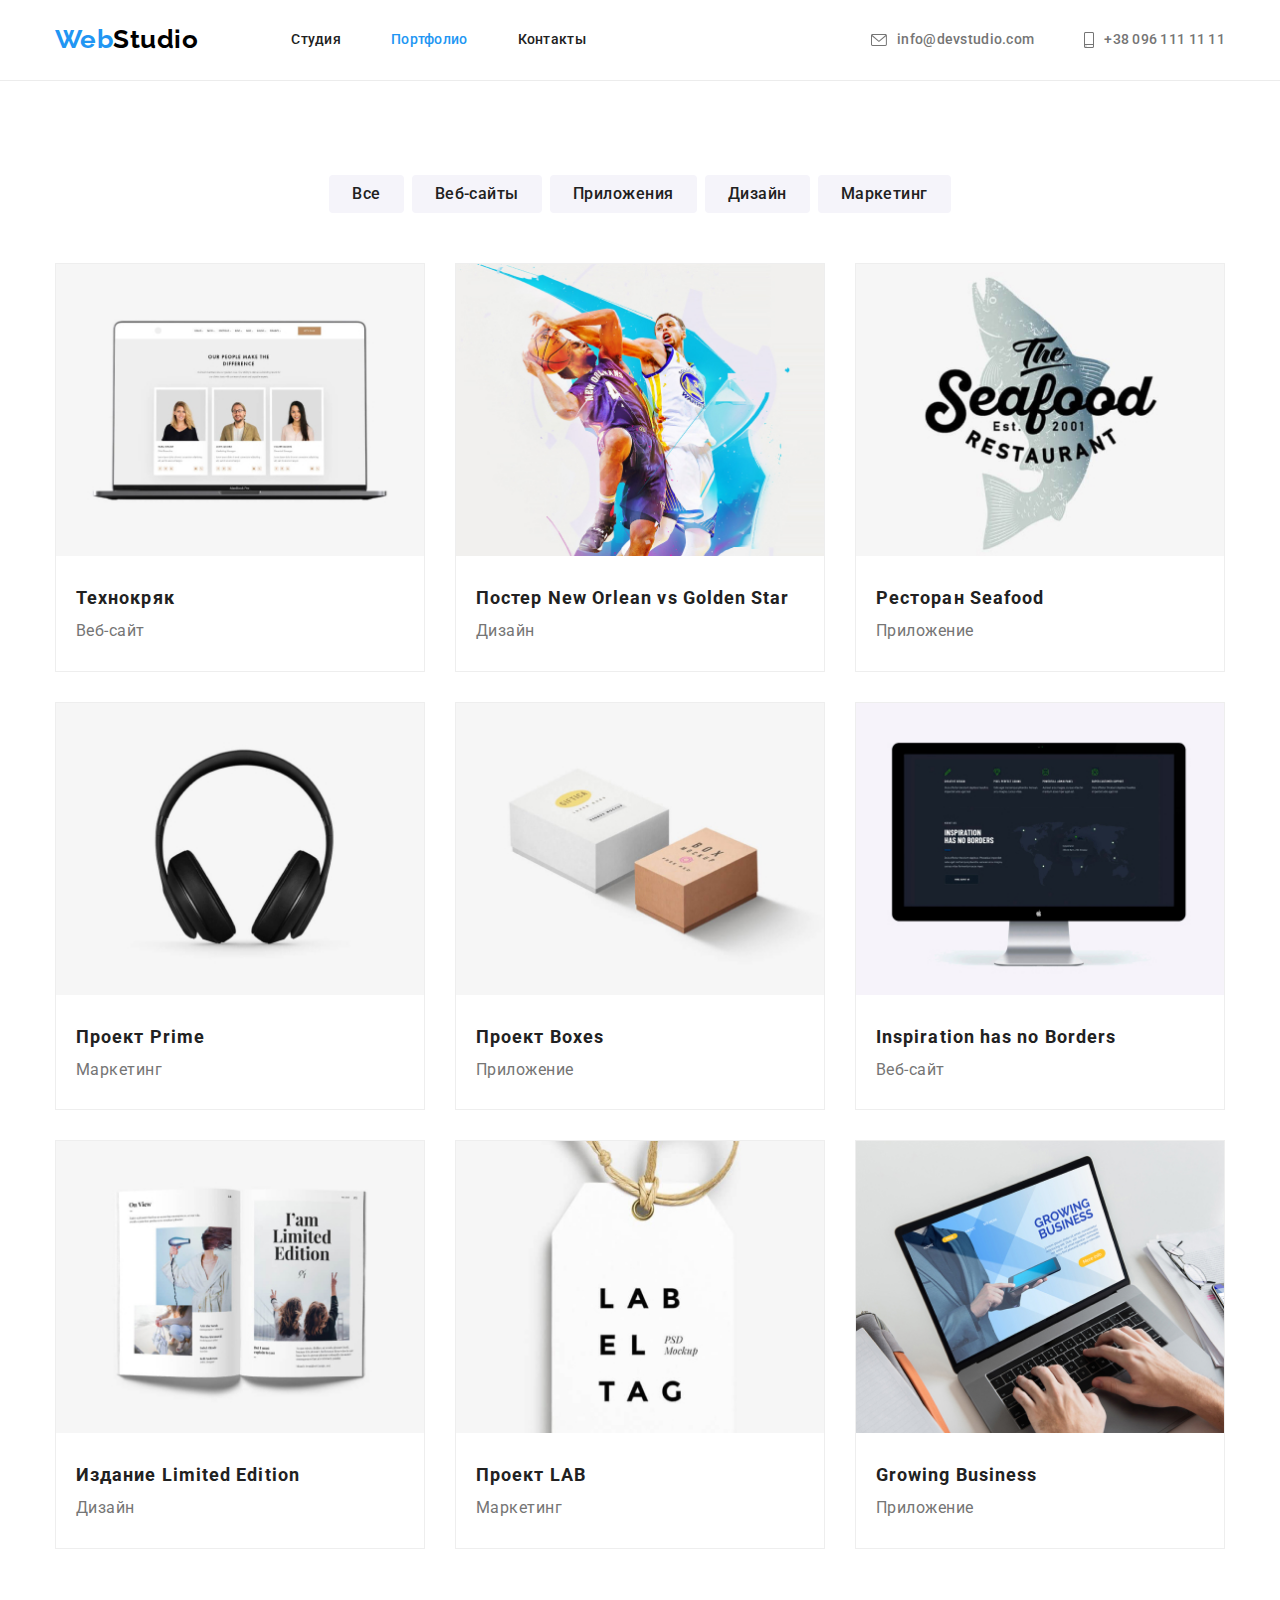
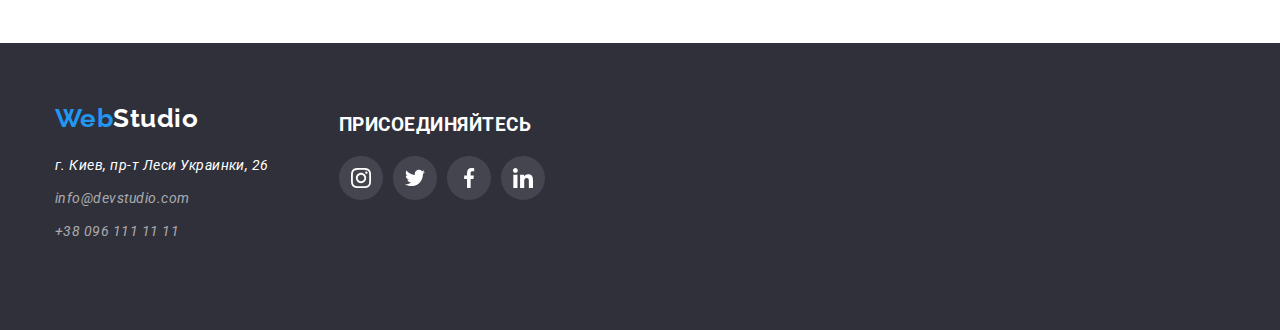
==== portfolio.html @ f61e23d6 "Создал 5 домашку" ====
<!DOCTYPE html>
<html lang="ru">
  <head>
    <meta charset="UTF-8" />
    <meta name="viewport" content="width=device-width, initial-scale=1.0" />
    <title>portfolio</title>
    <link
      href="https://fonts.googleapis.com/css2?family=Raleway&family=Roboto:wght@400;500;700&display=swap"
      rel="stylesheet"
    />
    <link
      rel="stylesheet"
      href="https://cdnjs.cloudflare.com/ajax/libs/modern-normalize/1.0.0/modern-normalize.min.css"
    />
    <link rel="stylesheet" href="./css/style.css" />
  </head>
  <body>
    <!--header-->

    <header>
      <div class="container main-navigation">
        <nav class="main-nav">
          <a href="/" class="logo">
            Web<span class="logo-studio">Studio</span>
          </a>

          <ul class="header-nav">
            <li class="item">
              <a href="./index.html" class="link">Студия</a>
            </li>
            <li class="item">
              <a href="./portfolio.html" class="link current">Портфолио</a>
            </li>
            <li class="item">
              <a href="" class="link">Контакты</a>
            </li>
          </ul>
        </nav>
        <ul class="header-adress">
          <li class="item">
            <a href="mailto:info@devstudio.com">
              <svg class="mail-svg" width="16" height="12">
                <use href="./images/symbol-defs.svg#icon-mail"></use>
              </svg>
              info@devstudio.com</a
            >
          </li>
          <li class="item">
            <a href="tel:+380961111111">
              <svg class="tel-svg" width="10" height="16">
                <use href="./images/symbol-defs.svg#icon-smartphone"></use>
              </svg>
              +38 096 111 11 11</a
            >
          </li>
        </ul>
      </div>
    </header>

    <main>
      <section class="section card-item">
        <div class="container item-button">
          <h1 class="is-hidden">Портфолио</h1>
          <ul class="button-portfolio">
            <li class="item"><button type="button">Все</button></li>
            <li class="item"><button type="button">Веб-сайты</button></li>
            <li class="item"><button type="button">Приложения</button></li>
            <li class="item"><button type="button">Дизайн</button></li>
            <li class="item"><button type="button">Маркетинг</button></li>
          </ul>
        </div>
        <div class="container">
          <ul class="card-link">
            <li class="item">
              <a href="">
                <img src="./images/pf1.jpg" alt="карточки сотрудников" />
                <div class="card-img">
                  <h2>Технокряк</h2>
                  <p>Веб-сайт</p>
                </div>
              </a>
            </li>

            <li class="item">
              <a href="">
                <img src="./images/pf2.jpg" alt="баскетболисты" />
                <div class="card-img">
                  <h2>Постер New Orlean vs Golden Star</h2>
                  <p>Дизайн</p>
                </div>
              </a>
            </li>

            <li class="item">
              <a href="">
                <img src="./images/pf3.jpg" alt="лого ресторана" />
                <div class="card-img">
                  <h2>Ресторан Seafood</h2>
                  <p>Приложение</p>
                </div>
              </a>
            </li>

            <li class="item">
              <a href="">
                <img src="./images/pf4.jpg" alt="наушники" />
                <div class="card-img">
                  <h2>Проект Prime</h2>
                  <p>Маркетинг</p>
                </div>
              </a>
            </li>

            <li class="item">
              <a href="">
                <img src="./images/pf5.jpg" alt="коробки" />
                <div class="card-img">
                  <h2>Проект Boxes</h2>
                  <p>Приложение</p>
                </div>
              </a>
            </li>

            <li class="item">
              <a href="">
                <img src="./images/pf6.jpg" alt="монитор" />
                <div class="card-img">
                  <h2>Inspiration has no Borders</h2>
                  <p>Веб-сайт</p>
                </div>
              </a>
            </li>

            <li class="item">
              <a href="">
                <img src="./images/pf7.jpg" alt="журнал" />
                <div class="card-img">
                  <h2>Издание Limited Edition</h2>
                  <p>Дизайн</p>
                </div>
              </a>
            </li>

            <li class="item">
              <a href="">
                <img src="./images/pf8.jpg" alt="бирка" />
                <div class="card-img">
                  <h2>Проект LAB</h2>
                  <p>Маркетинг</p>
                </div>
              </a>
            </li>

            <li class="item">
              <a href="">
                <img src="./images/pf9.jpg" alt="ноутбук" />
                <div class="card-img">
                  <h2>Growing Business</h2>
                  <p>Приложение</p>
                </div>
              </a>
            </li>
          </ul>
        </div>
      </section>
    </main>

    <!--footer-->
    <footer>
      <div class="container footer">
        <div class="container-adress-footer">
           <a href="/" class="logo-footer">
          Web<span class="studio-footer">Studio</span>
          </a>
          <address>
          <ul class="adress-title">
            <li class="location"><p>г. Киев, пр-т Леси Украинки, 26</p></li>
            <li>
              <a href="mailto:info@devstudio.com" class="link"
                >info@devstudio.com</a
              >
            </li>
            <li>
              <a href="tel:+380961111111" class="link">+38 096 111 11 11</a>
            </li>
          </ul>
        </div>
        <div class="container-list-footer">
          <h3 class="title footer">ПРИСОЕДИНЯЙТЕСЬ</h3>
          <ul class="social-list footer">
            <li class="social-item">
              <a href="" class="social-link">
                <svg class="link-icon footer" width="44" height="44">
                  <use href="./images/symbol-defs.svg#icon-instadram"></use>
                </svg>
              </a>
            </li>
            <li class="social-item">
              <a href="" class="social-link">
                <svg class="link-icon footer" width="44" height="44">
                  <use href="./images/symbol-defs.svg#icon-twitter"></use>
                </svg>
              </a>
            </li>
            <li class="social-item">
              <a href="" class="social-link">
                <svg class="link-icon footer" width="44" height="44">
                  <use href="./images/symbol-defs.svg#icon-faceboock"></use>
                </svg>
              </a>
            </li>
            <li class="social-item">
              <a href="" class="social-link">
                <svg class="link-icon footer" width="44" height="44">
                  <use href="./images/symbol-defs.svg#icon-linter"></use>
                </svg>
              </a>
            </li>
          </ul>
        </div>
       
          
        </address>
      </div>
    </footer>
  </body>
</html>
---- css/style.css ----
:root {
  --title-text-color: #212121;
  --primary-text-color: #757575;
  --accent-color: #2196f3;
  --studio-text: #000000;
  --white-text: #ffffff;
  --bg-button-portfolio: #f5f4fa;
}
body {
  background-color: var(--white-text);
  font-family: roboto, sans-serif;
  letter-spacing: 0.03em;
}
h1,
h2,
h3,
p {
  margin: 0;
  padding: 0;
}
img {
  display: block;
  max-width: 100%;
  height: auto;
}

/* цвет основного текста #212121 */
/* цвет дополнительного текста #757575 */
/* белый текст #FFFFFF */
/* акцент-синий текст #2196F3 */

.container {
  width: 1200px;
  margin: 0 auto;
  padding-left: 15px;
  padding-right: 15px;
}

.logo {
  color: var(--accent-color);
  font-weight: 700;
  font-family: Raleway, sans-serif;
  font-size: 26px;
  line-height: 1.2;
  text-decoration: none;
}
.logo-studio {
  color: var(--studio-text);
}
ul {
  list-style: none;
  padding: 0;
  margin: 0;
}
.header-nav {
  display: flex;
  margin-left: 93px;
}
.header-nav .item + .item {
  margin-left: 50px;
}
.header-nav a {
  display: block;
  padding-top: 32px;
  padding-bottom: 32px;

  color: var(--title-text-color);

  font-weight: 500;
  font-size: 14px;
  line-height: 1.14;
  letter-spacing: 0.02em;
  text-decoration: none;
}
.header-nav a:hover,
.header-nav a:focus {
  color: var(--accent-color);
}
.header-nav .link.current {
  color: var(--accent-color);
}
.header-adress {
  display: flex;
  margin-left: auto;
}

.header-adress .item + .item {
  margin-left: 50px;
}

.mail-svg {
  fill: currentColor;
  margin-right: 10px;
}
.tel-svg {
  fill: currentColor;
  margin-right: 10px;
}

.header-adress a {
  display: flex;
  align-items: center;
  padding-top: 32px;
  padding-bottom: 32px;

  color: var(--primary-text-color);
  font-weight: 500;

  font-size: 14px;
  line-height: 1.14;
  letter-spacing: 0.02em;
  text-decoration: none;
}
.header-adress a:hover,
.header-adress a:focus {
  color: var(--accent-color);
}

.main-navigation {
  display: flex;
  align-items: center;
  justify-content: center;
}
header {
  border-bottom: 1px solid #ececec;
}

.main-nav {
  display: flex;
  align-items: center;
  justify-content: center;
}

.overlay {
  max-width: 1600px;
  height: 600px;
  margin-left: auto;
  margin-right: auto;
  /* background-color: #c4c4c4; */
  background-image: linear-gradient(
      to right,
      rgba(47, 48, 58, 0.4),
      rgba(47, 48, 58, 0.4)
    ),
    url(../images/overlay.jpg), linear-gradient(to right, #c4c4c4, #c4c4c4);
  background-position: center;
  background-size: cover;
  background-repeat: no-repeat;
  padding: 200px 452px;
}

.hero {
  text-align: center;
}
.hero-title {
  color: var(--white-text);
  font-weight: 900;
  font-size: 44px;
  line-height: 1.36;
  text-align: center;
  letter-spacing: 0.06em;

  margin-top: 0px;
  margin-bottom: 30px;
}
.section-title {
  color: var(--title-text-color);
  font-weight: 700;
  font-size: 36px;
  line-height: 1.17;
  text-align: center;
  margin-bottom: 50px;
}
.section-title.centered {
  text-align: center;
}
.section {
  margin-bottom: 94px;
}

.section.our-team {
  background-color: var(--bg-button-portfolio);
  padding-top: 94px;
  padding-bottom: 94px;
  margin-bottom: 94px;
}

.advantages-title {
  display: flex;
}
.is-hidden {
  display: none;
}

.advantages-title .item {
  width: calc((100% - 3 * 30px) / 4);
  margin-right: 30px;
}

.advantages-title .item:last-child {
  margin-right: 0;
}
.advantages-title .item::before {
  content: "";
  display: block;

  height: 120px;
  background-image: url(../images/Group.svg);
  /* background-size: contain; */
  background-repeat: no-repeat;
  background-position: center;
  background-color: var(--bg-button-portfolio);

  margin-bottom: 30px;
}
.advantages-title .clock-item::before {
  background-image: url(../images/clock\ 1.svg);
}
.advantages-title .diagram-item::before {
  background-image: url(../images/diagram\ 1.svg);
}
.advantages-title .astronaut-item::before {
  background-image: url(../images/astronaut\ 1.svg);
}
.advantages-title .title {
  color: var(--title-text-color);
  font-weight: 700;
  font-size: 14px;
  line-height: 1.14;
  margin-bottom: 10px;
}
.advantages-title .lead {
  color: var(--primary-text-color);
  font-weight: 400;
  font-size: 14px;
  line-height: 1.71;
}
.list-img {
  display: flex;
  justify-content: space-between;
}

.list-img .item {
  width: calc((100% -60px) / 3);
  margin-right: 30px;
}

.list-img .item:last-child {
  margin-right: 0px;
}

/* our-team */
.our-team {
  display: flex;
}

.our-team .item {
  width: calc((100% - 3 * 30px) / 4);
  margin-right: 30px;
  background-color: var(--white-text);
  border-radius: 0px 0px 4px 4px;
  box-shadow: 0px 1px 3px rgba(0, 0, 0, 0.12), 0px 1px 1px rgba(0, 0, 0, 0.14),
    0px 2px 1px rgba(0, 0, 0, 0.2);
}

.our-team .item:last-child {
  margin-right: 0px;
}

.our-team .name {
  color: var(--title-text-color);
  font-weight: 500;
  font-size: 16px;
  line-height: 1.19;
  text-align: center;

  margin-top: 30px;
  margin-bottom: 10px;
}
.our-team .specialty {
  color: var(--primary-text-color);
  font-weight: 400;
  font-size: 16px;
  line-height: 1.19;
  text-align: center;
}
.social-list {
  display: flex;
  justify-content: center;
  margin-top: 16px;
  margin-bottom: 30px;
}

.link-icon {
  --color3: var(--white-text);
  --color4: #afb1b8;
}
.link-icon:hover {
  --color3: var(--accent-color);
  --color4: var(--white-text);
}

.social-item:not(:last-child) {
  margin-right: 10px;
}

/* client */

.client-list {
  display: flex;
  justify-content: center;
}
.client-link {
  width: 170px;
  height: 90px;
  border: 1px solid #afb1b8;
  border-radius: 4px;

  display: flex;
  justify-content: center;
  align-items: center;
}

.client-item:not(:last-child) {
  margin-right: 30px;
}
.client-icon {
  fill: #afb1b8;
}
.client-link:hover .client-icon {
  fill: var(--accent-color);
}
.client-link:hover {
  border: 1px solid var(--accent-color);
}

/* button */
.button {
  background-color: var(--accent-color);
  color: var(--white-text);

  display: inline-block;
  border-radius: 4px;
  padding: 10px 32px;
  min-width: 200px;
  text-align: center;

  font-family: inherit;
  font-weight: 700;
  font-size: 16px;
  line-height: 1.88;
  letter-spacing: 0.06em;
  text-decoration: none;
}

/* Портфолио */
.card-item {
  margin-top: 94px;
}

.button-portfolio {
  display: flex;
  align-items: center;
  justify-content: center;
  padding-bottom: 16px;
  margin-bottom: 34px;
}
.button-portfolio .item {
  margin-right: 8px;
}

.button-portfolio .item:last-child {
  margin-right: 0px;
}

.card-link .card-img {
  padding: 24px 20px;
}

.button-portfolio button {
  background-color: var(--bg-button-portfolio);
  color: var(--title-text-color);

  display: inline-block;
  border-radius: 4px;
  padding: 5px 22px;
  min-width: 73px;
  text-align: center;
  border: 1px solid transparent;

  letter-spacing: 0.03em;
  font-family: inherit;
  font-weight: 500;
  font-size: 16px;
  line-height: 1.63;
  text-decoration: none;
  text-align: center;
}

.button-portfolio button:hover,
.button-portfolio button:focus {
  background-color: var(--accent-color);
  color: var(--white-text);
  cursor: pointer;
}

.card-link h2 {
  color: var(--title-text-color);
  font-weight: 700;
  font-size: 18px;
  line-height: 2;
  letter-spacing: 0.06em;
}
.card-link p {
  color: var(--primary-text-color);
  font-weight: 400;
  font-size: 16px;
  line-height: 1.88;
}
.card-link a {
  text-decoration: none;
}

.card-link {
  display: flex;
  flex-wrap: wrap;
  margin: -15px;
}
.card-link .item {
  /* width: calc((100% - 60px) / 3); */
  width: 370px;
  margin: 15px;
  background: #ffffff;
  border: 1px solid #eeeeee;
  box-sizing: border-box;
}
.card-link .item:hover {
  box-shadow: 0px 1px 1px rgba(0, 0, 0, 0.12), 0px 4px 4px rgba(0, 0, 0, 0.06),
    1px 4px 6px rgba(0, 0, 0, 0.16);
}
/* footer */
footer {
  background-color: #2f303a;
}
.container.footer {
  display: flex;
  /* justify-content: center; */
  padding-top: 60px;
  padding-bottom: 60px;
}
.container-list-footer {
  margin: 12px 0 36px 70px;
}

.title.footer {
  color: var(--white-text);
  margin-bottom: 20px;
}
.link-icon.footer {
  --color3: rgba(255, 255, 255, 0.1);
  --color4: var(--white-text);
}
.link-icon.footer:hover {
  --color3: var(--accent-color);
  --color4: var(--white-text);
}
.logo-footer {
  color: var(--accent-color);
  font-family: Raleway, sans-serif;
  text-decoration: none;
  font-weight: 700;
  font-size: 26px;
  line-height: 1.2;

  display: inline-block;
  margin-bottom: 20px;
}
.studio-footer {
  color: var(--white-text);
}
.adress-title .location {
  color: var(--white-text);
  text-decoration: none;
  font-weight: 400;
  font-size: 14px;
  line-height: 1.71;
}
.adress-title .link {
  color: rgba(255, 255, 255, 0.6);
  text-decoration: none;
  font-weight: 400;
  font-size: 14px;
  line-height: 1.71;

  margin-top: 9px;
  display: inline-block;
}
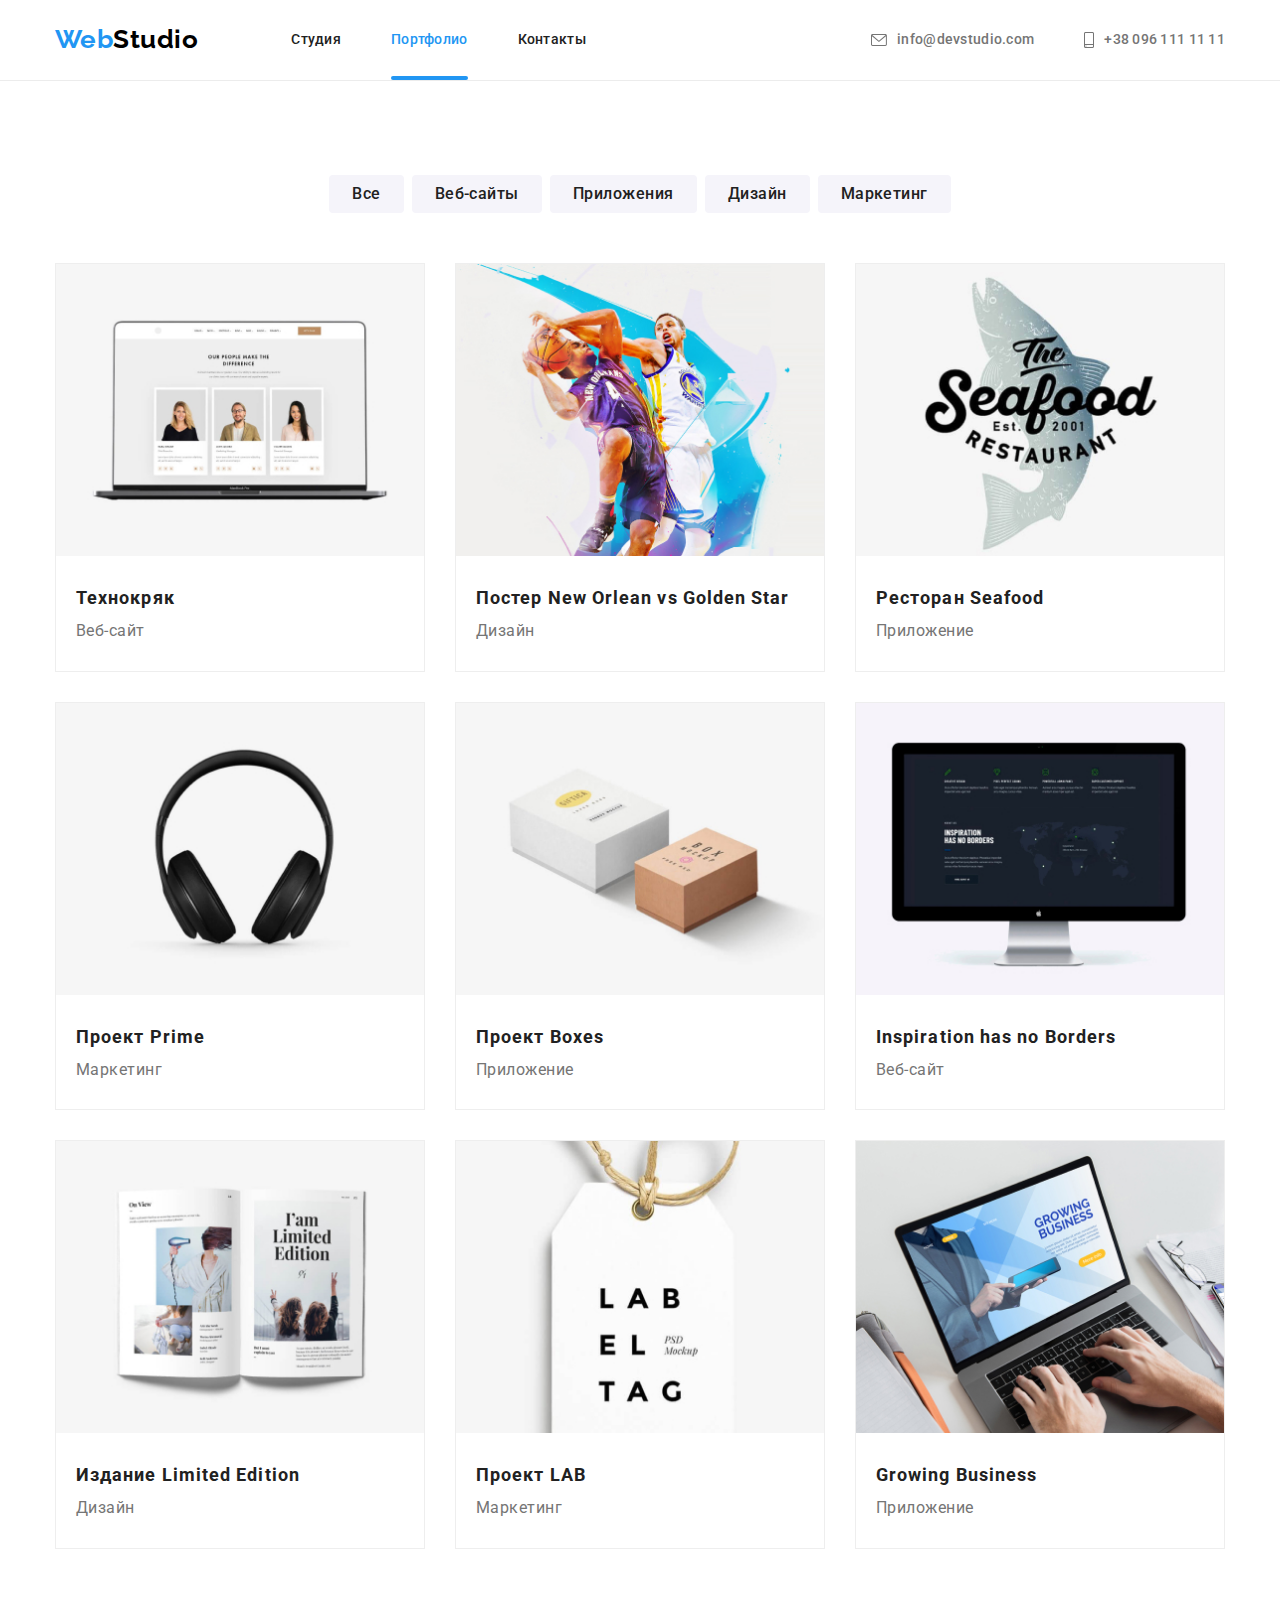
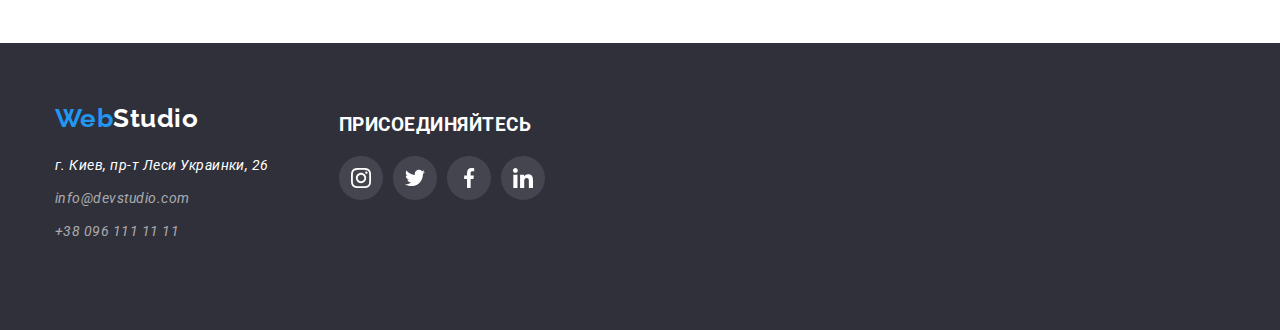
==== commit b1798692: "Закончил оверлей портфолио" ====
--- a/portfolio.html
+++ b/portfolio.html
@@ -73,7 +73,13 @@
           <ul class="card-link">
             <li class="item">
               <a href="">
-                <img src="./images/pf1.jpg" alt="карточки сотрудников" />
+                <div class="card-container">
+                  <img src="./images/pf1.jpg" alt="карточки сотрудников" />
+                  <div class="overlay-container">
+                    <p class="overlay-text">Технокряк это современная площадка распространения коронавируса. Компании используют эту платформу для цифрового шпионажа и атак на защищённые сервера конкурентов.</p>
+                  </div>
+                </div>
+                
                 <div class="card-img">
                   <h2>Технокряк</h2>
                   <p>Веб-сайт</p>
@@ -83,7 +89,13 @@
 
             <li class="item">
               <a href="">
-                <img src="./images/pf2.jpg" alt="баскетболисты" />
+                <div class="card-container">
+                  <img src="./images/pf2.jpg" alt="баскетболисты" />
+                  <div class="overlay-container">
+                    <p class="overlay-text">Технокряк это современная площадка распространения коронавируса. Компании используют эту платформу для цифрового шпионажа и атак на защищённые сервера конкурентов.</p>
+                  </div>
+                </div>
+                
                 <div class="card-img">
                   <h2>Постер New Orlean vs Golden Star</h2>
                   <p>Дизайн</p>
@@ -93,7 +105,13 @@
 
             <li class="item">
               <a href="">
-                <img src="./images/pf3.jpg" alt="лого ресторана" />
+                <div class="card-container">
+                  <img src="./images/pf3.jpg" alt="лого ресторана" />
+                  <div class="overlay-container">
+                    <p class="overlay-text">Технокряк это современная площадка распространения коронавируса. Компании используют эту платформу для цифрового шпионажа и атак на защищённые сервера конкурентов.</p>
+                  </div>
+                </div>
+                
                 <div class="card-img">
                   <h2>Ресторан Seafood</h2>
                   <p>Приложение</p>
@@ -103,7 +121,13 @@
 
             <li class="item">
               <a href="">
-                <img src="./images/pf4.jpg" alt="наушники" />
+                <div class="card-container">
+                  <img src="./images/pf4.jpg" alt="наушники" />
+                  <div class="overlay-container">
+                    <p class="overlay-text">Технокряк это современная площадка распространения коронавируса. Компании используют эту платформу для цифрового шпионажа и атак на защищённые сервера конкурентов.</p>
+                  </div>
+                </div>
+                
                 <div class="card-img">
                   <h2>Проект Prime</h2>
                   <p>Маркетинг</p>
@@ -113,7 +137,13 @@
 
             <li class="item">
               <a href="">
-                <img src="./images/pf5.jpg" alt="коробки" />
+                <div class="card-container">
+                  <img src="./images/pf5.jpg" alt="коробки" />
+                  <div class="overlay-container">
+                    <p class="overlay-text">Технокряк это современная площадка распространения коронавируса. Компании используют эту платформу для цифрового шпионажа и атак на защищённые сервера конкурентов.</p>
+                  </div>
+                </div>
+                
                 <div class="card-img">
                   <h2>Проект Boxes</h2>
                   <p>Приложение</p>
@@ -123,7 +153,13 @@
 
             <li class="item">
               <a href="">
-                <img src="./images/pf6.jpg" alt="монитор" />
+                <div class="card-container">
+                  <img src="./images/pf6.jpg" alt="монитор" />
+                  <div class="overlay-container">
+                    <p class="overlay-text">Технокряк это современная площадка распространения коронавируса. Компании используют эту платформу для цифрового шпионажа и атак на защищённые сервера конкурентов.</p>
+                  </div>
+                </div>
+                
                 <div class="card-img">
                   <h2>Inspiration has no Borders</h2>
                   <p>Веб-сайт</p>
@@ -133,7 +169,13 @@
 
             <li class="item">
               <a href="">
-                <img src="./images/pf7.jpg" alt="журнал" />
+                <div class="card-container">
+                  <img src="./images/pf7.jpg" alt="журнал" />
+                  <div class="overlay-container">
+                    <p class="overlay-text">Технокряк это современная площадка распространения коронавируса. Компании используют эту платформу для цифрового шпионажа и атак на защищённые сервера конкурентов.</p>
+                  </div>
+                </div>
+                
                 <div class="card-img">
                   <h2>Издание Limited Edition</h2>
                   <p>Дизайн</p>
@@ -143,7 +185,13 @@
 
             <li class="item">
               <a href="">
-                <img src="./images/pf8.jpg" alt="бирка" />
+                <div class="card-container">
+                  <img src="./images/pf8.jpg" alt="бирка" />
+                  <div class="overlay-container">
+                    <p class="overlay-text">Технокряк это современная площадка распространения коронавируса. Компании используют эту платформу для цифрового шпионажа и атак на защищённые сервера конкурентов.</p>
+                  </div>
+                </div>
+                
                 <div class="card-img">
                   <h2>Проект LAB</h2>
                   <p>Маркетинг</p>
@@ -153,7 +201,13 @@
 
             <li class="item">
               <a href="">
-                <img src="./images/pf9.jpg" alt="ноутбук" />
+                <div class="card-container">
+                  <img src="./images/pf9.jpg" alt="ноутбук" />
+                  <div class="overlay-container">
+                    <p class="overlay-text">Технокряк это современная площадка распространения коронавируса. Компании используют эту платформу для цифрового шпионажа и атак на защищённые сервера конкурентов.</p>
+                  </div>
+                </div>
+                
                 <div class="card-img">
                   <h2>Growing Business</h2>
                   <p>Приложение</p>
--- a/css/style.css
+++ b/css/style.css
@@ -18,6 +18,7 @@
   margin: 0;
   padding: 0;
 }
+
 img {
   display: block;
   max-width: 100%;
@@ -71,6 +72,9 @@
   line-height: 1.14;
   letter-spacing: 0.02em;
   text-decoration: none;
+
+  transition: color 250ms cubic-bezier(0.4, 0, 0.2, 1);
+  position: relative;
 }
 .header-nav a:hover,
 .header-nav a:focus {
@@ -79,6 +83,27 @@
 .header-nav .link.current {
   color: var(--accent-color);
 }
+
+.header-nav .link::after {
+  content: "";
+  display: block;
+  position: absolute;
+  left: 0;
+  bottom: 0;
+
+  width: 100%;
+  height: 4px;
+  background-color: var(--accent-color);
+  border-radius: 2px;
+
+  transform: scaleX(0);
+  transition: transform 250ms cubic-bezier(0.4, 0, 0.2, 1);
+}
+
+.header-nav .link.current::after {
+  transform: scaleX(1);
+}
+
 .header-adress {
   display: flex;
   margin-left: auto;
@@ -110,6 +135,7 @@
   line-height: 1.14;
   letter-spacing: 0.02em;
   text-decoration: none;
+  transition: color 250ms cubic-bezier(0.4, 0, 0.2, 1);
 }
 .header-adress a:hover,
 .header-adress a:focus {
@@ -243,10 +269,29 @@
 .list-img .item {
   width: calc((100% -60px) / 3);
   margin-right: 30px;
+  position: relative;
 }
 
 .list-img .item:last-child {
   margin-right: 0px;
+}
+.container-img {
+  background-color: rgba(47, 48, 58, 0.8);
+  display: block;
+  padding-top: 27px;
+  padding-bottom: 27px;
+
+  position: absolute;
+  right: 0;
+  bottom: 0;
+  left: 0;
+}
+.title.img {
+  font-size: 14px;
+  line-height: 1.14em;
+  text-align: center;
+  color: var(--white-text);
+  text-transform: uppercase;
 }
 
 /* our-team */
@@ -294,6 +339,9 @@
 .link-icon {
   --color3: var(--white-text);
   --color4: #afb1b8;
+
+  /* transition: all 250ms cubic-bezier(0.4, 0, 0.2, 1); */
+  /* fill 500ms cubic-bezier(0.4, 0, 0.2, 1); */
 }
 .link-icon:hover {
   --color3: var(--accent-color);
@@ -326,6 +374,9 @@
 }
 .client-icon {
   fill: #afb1b8;
+
+  transition: fill 250ms cubic-bezier(0.4, 0, 0.2, 1),
+    border 250ms cubic-bezier(0.4, 0, 0.2, 1);
 }
 .client-link:hover .client-icon {
   fill: var(--accent-color);
@@ -351,6 +402,11 @@
   line-height: 1.88;
   letter-spacing: 0.06em;
   text-decoration: none;
+
+  transition: cursor 250ms cubic-bezier(0.4, 0, 0.2, 1);
+}
+.button:hover {
+  cursor: pointer;
 }
 
 /* Портфолио */
@@ -395,6 +451,9 @@
   line-height: 1.63;
   text-decoration: none;
   text-align: center;
+  transition: background-color 250ms cubic-bezier(0.4, 0, 0.2, 1),
+    color 250ms cubic-bezier(0.4, 0, 0.2, 1),
+    cursor 250ms cubic-bezier(0.4, 0, 0.2, 1);
 }
 
 .button-portfolio button:hover,
@@ -433,11 +492,43 @@
   background: #ffffff;
   border: 1px solid #eeeeee;
   box-sizing: border-box;
+
+  transition: box-shadow 250ms cubic-bezier(0.4, 0, 0.2, 1);
 }
 .card-link .item:hover {
   box-shadow: 0px 1px 1px rgba(0, 0, 0, 0.12), 0px 4px 4px rgba(0, 0, 0, 0.06),
     1px 4px 6px rgba(0, 0, 0, 0.16);
 }
+.card-container {
+  position: relative;
+  overflow: hidden;
+}
+
+.overlay-container {
+  position: absolute;
+  top: 0;
+  left: 0;
+  width: 100%;
+  height: 100%;
+
+  padding: 63px 24px;
+  background: rgba(33, 150, 243, 0.9);
+
+  transform: translateY(100%);
+  transition: transform 250ms cubic-bezier(0.4, 0, 0.2, 1);
+}
+.card-link .item:hover .overlay-container {
+  transform: translateY(0);
+}
+.card-link .overlay-text {
+  font-style: normal;
+  font-weight: normal;
+  font-size: 18px;
+  line-height: 1.56;
+
+  color: var(--white-text);
+}
+
 /* footer */
 footer {
   background-color: #2f303a;
@@ -495,3 +586,32 @@
   margin-top: 9px;
   display: inline-block;
 }
+
+/* модальное окно */
+
+.backdrop {
+  position: fixed;
+  top: 0;
+  left: 0;
+  width: 100%;
+  height: 100%;
+  background-color: rgba(0, 0, 0, 0.2);
+}
+.backdrop.is-is-hidden {
+  opacity: 0;
+  pointer-events: none;
+}
+.modal {
+  position: relative;
+  top: 50%;
+  left: 50%;
+  transform: translate(-50%, -50%);
+
+  width: 528px;
+  height: 581px;
+
+  background: var(--white-text);
+  box-shadow: 0px 1px 3px rgba(0, 0, 0, 0.12), 0px 1px 1px rgba(0, 0, 0, 0.14),
+    0px 2px 1px rgba(0, 0, 0, 0.2);
+  border-radius: 4px;
+}
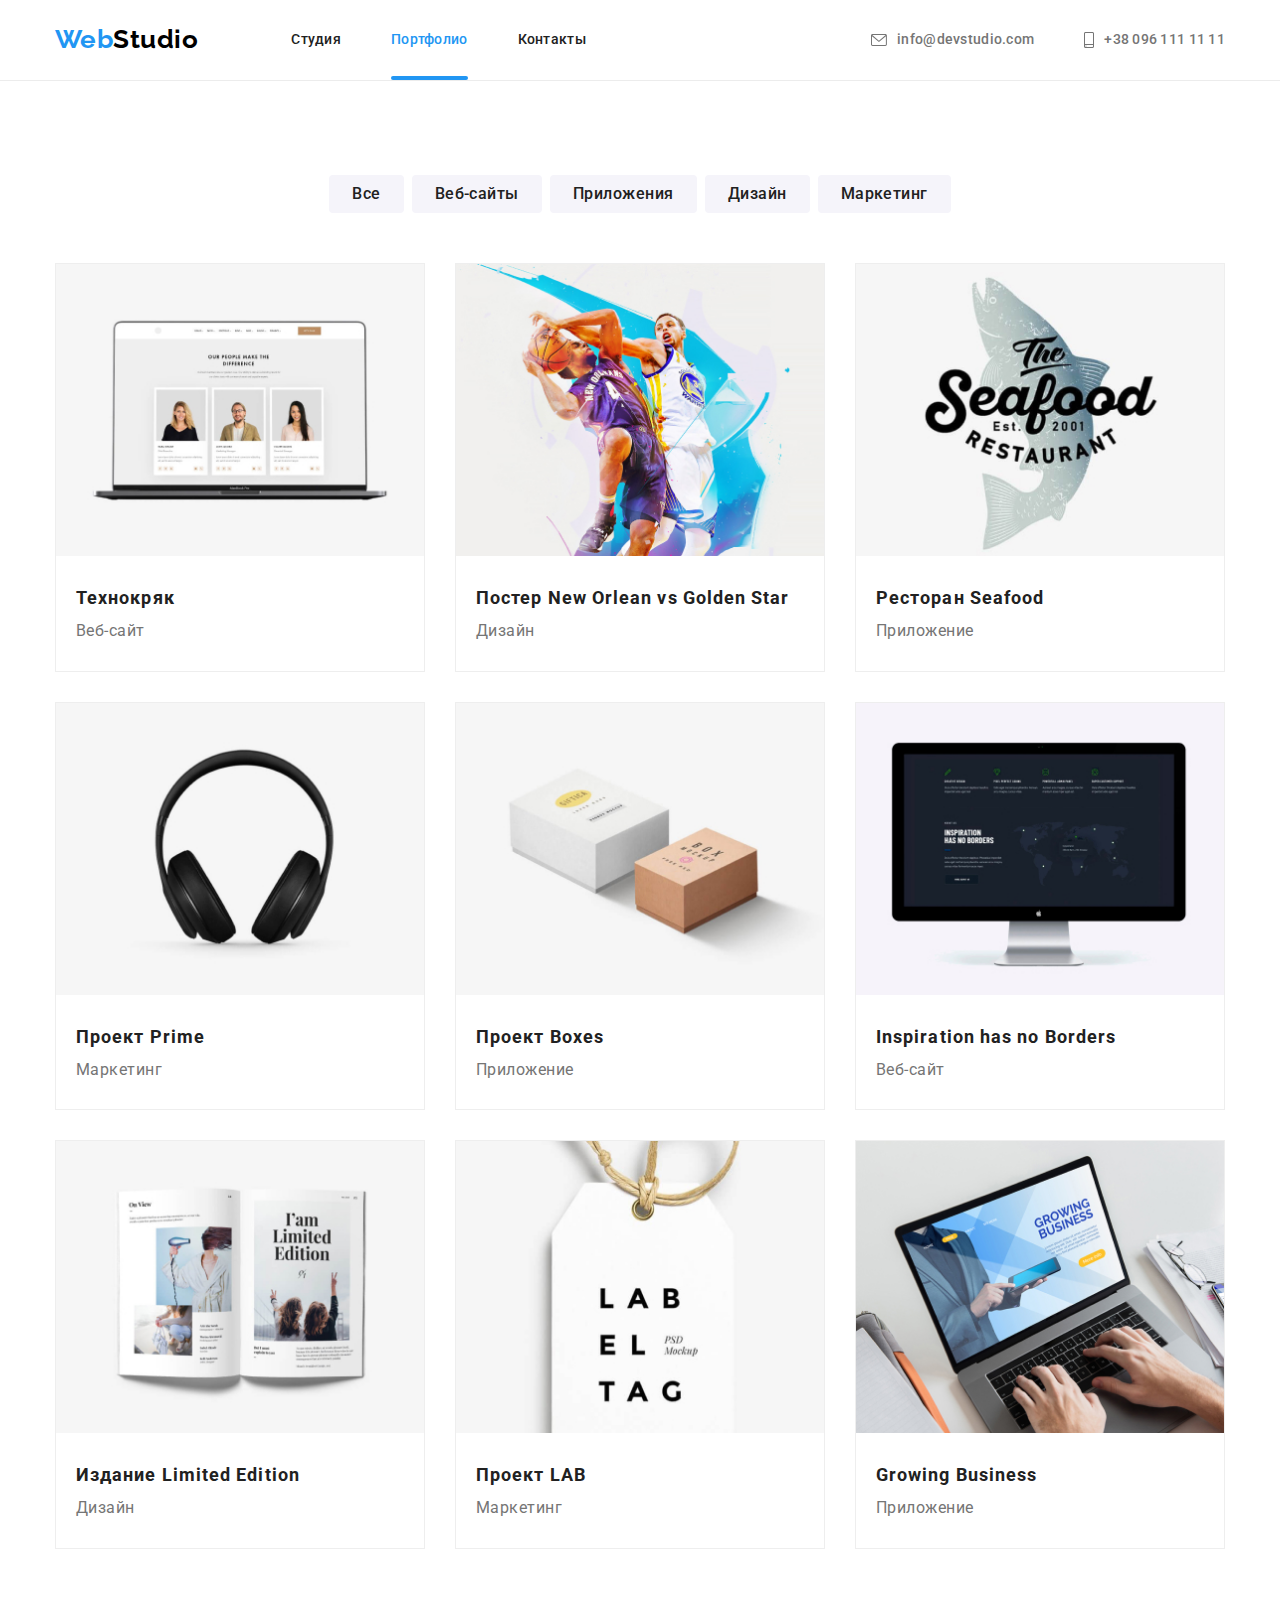
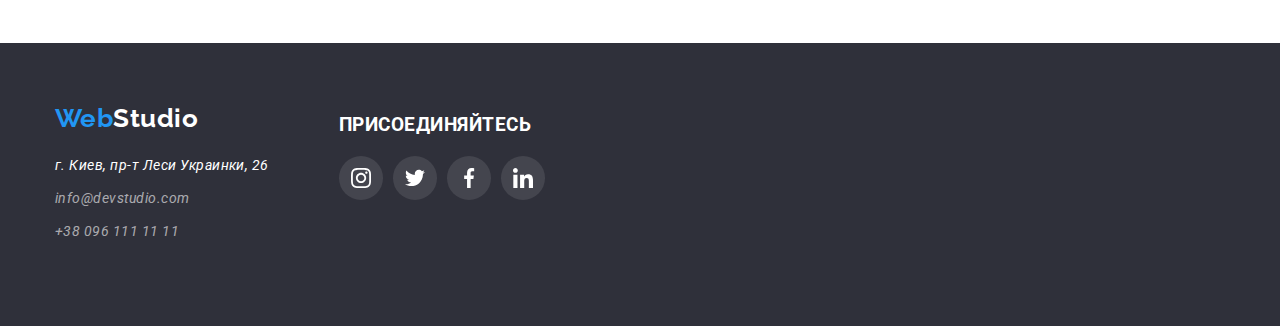
==== commit 3be4b302: "Закончил ДЗ5+футер" ====
--- a/portfolio.html
+++ b/portfolio.html
@@ -243,29 +243,29 @@
           <h3 class="title footer">ПРИСОЕДИНЯЙТЕСЬ</h3>
           <ul class="social-list footer">
             <li class="social-item">
-              <a href="" class="social-link">
-                <svg class="link-icon footer" width="44" height="44">
-                  <use href="./images/symbol-defs.svg#icon-instadram"></use>
-                </svg>
-              </a>
-            </li>
-            <li class="social-item">
-              <a href="" class="social-link">
-                <svg class="link-icon footer" width="44" height="44">
+              <a href="" class="social-link footer">
+                <svg class="link-icon" width="20" height="20">
+                  <use href="./images/symbol-defs.svg#icon-instagram"></use>
+                </svg>
+              </a>
+            </li>
+            <li class="social-item">
+              <a href="" class="social-link footer">
+                <svg class="link-icon" width="20" height="20">
                   <use href="./images/symbol-defs.svg#icon-twitter"></use>
                 </svg>
               </a>
             </li>
             <li class="social-item">
-              <a href="" class="social-link">
-                <svg class="link-icon footer" width="44" height="44">
-                  <use href="./images/symbol-defs.svg#icon-faceboock"></use>
-                </svg>
-              </a>
-            </li>
-            <li class="social-item">
-              <a href="" class="social-link">
-                <svg class="link-icon footer" width="44" height="44">
+              <a href="" class="social-link footer">
+                <svg class="link-icon" width="20" height="20">
+                  <use href="./images/symbol-defs.svg#icon-facebook"></use>
+                </svg>
+              </a>
+            </li>
+            <li class="social-item">
+              <a href="" class="social-link footer">
+                <svg class="link-icon" width="20" height="20">
                   <use href="./images/symbol-defs.svg#icon-linter"></use>
                 </svg>
               </a>
--- a/css/style.css
+++ b/css/style.css
@@ -335,10 +335,12 @@
   margin-top: 16px;
   margin-bottom: 30px;
 }
-
+.circle {
+  fill: #ffffff;
+}
 .link-icon {
-  --color3: var(--white-text);
-  --color4: #afb1b8;
+  /* --color3: var(--white-text);
+  --color4: #afb1b8; */
 
   /* transition: all 250ms cubic-bezier(0.4, 0, 0.2, 1); */
   /* fill 500ms cubic-bezier(0.4, 0, 0.2, 1); */
@@ -346,6 +348,29 @@
 .link-icon:hover {
   --color3: var(--accent-color);
   --color4: var(--white-text);
+}
+.social-link {
+  display: flex;
+  padding: 0;
+  height: 44px;
+  width: 44px;
+  fill: #afb1b8;
+  background-color: var(--white-text);
+  border-radius: 50%;
+  justify-content: center;
+  align-items: center;
+
+  background-repeat: no-repeat;
+  background-position: center;
+
+  transition: fill 250ms cubic-bezier(0.4, 0, 0.2, 1),
+    background-color 250ms cubic-bezier(0.4, 0, 0.2, 1);
+}
+
+.social-link:hover,
+.social-link:focus {
+  fill: var(--white-text);
+  background-color: var(--accent-color);
 }
 
 .social-item:not(:last-child) {
@@ -547,14 +572,17 @@
   color: var(--white-text);
   margin-bottom: 20px;
 }
-.link-icon.footer {
-  --color3: rgba(255, 255, 255, 0.1);
-  --color4: var(--white-text);
-}
-.link-icon.footer:hover {
-  --color3: var(--accent-color);
-  --color4: var(--white-text);
-}
+
+.social-link.footer {
+  fill: var(--white-text);
+  background-color: rgba(255, 255, 255, 0.1);
+}
+
+.social-link.footer:hover,
+.social-link.footer:focus {
+  background-color: var(--accent-color);
+}
+
 .logo-footer {
   color: var(--accent-color);
   font-family: Raleway, sans-serif;
@@ -596,22 +624,56 @@
   width: 100%;
   height: 100%;
   background-color: rgba(0, 0, 0, 0.2);
+
+  opacity: 1;
+  transition: opacity 250ms cubic-bezier(0.4, 0, 0.2, 1);
 }
 .backdrop.is-is-hidden {
   opacity: 0;
   pointer-events: none;
 }
+
+.backdrop.is-is-hidden .modal {
+  transform: translate(-50%, -50%) scale(0.8);
+}
+
 .modal {
   position: relative;
   top: 50%;
   left: 50%;
-  transform: translate(-50%, -50%);
 
   width: 528px;
   height: 581px;
+
+  transform: translate(-50%, -50%) scale(1);
+  transition: transform 250ms cubic-bezier(0.4, 0, 0.2, 1);
 
   background: var(--white-text);
   box-shadow: 0px 1px 3px rgba(0, 0, 0, 0.12), 0px 1px 1px rgba(0, 0, 0, 0.14),
     0px 2px 1px rgba(0, 0, 0, 0.2);
   border-radius: 4px;
 }
+
+.button-close {
+  position: absolute;
+  top: 0;
+  right: 0;
+  margin: 8px;
+  padding: 0;
+  display: flex;
+  justify-content: center;
+  align-items: center;
+
+  height: 30px;
+  width: 30px;
+  border: none;
+  border-radius: 50%;
+  transition: cursor 250ms cubic-bezier(0.4, 0, 0.2, 1);
+}
+.button-close:hover {
+  cursor: pointer;
+}
+.close-icon {
+  height: 100%;
+  width: 100%;
+}
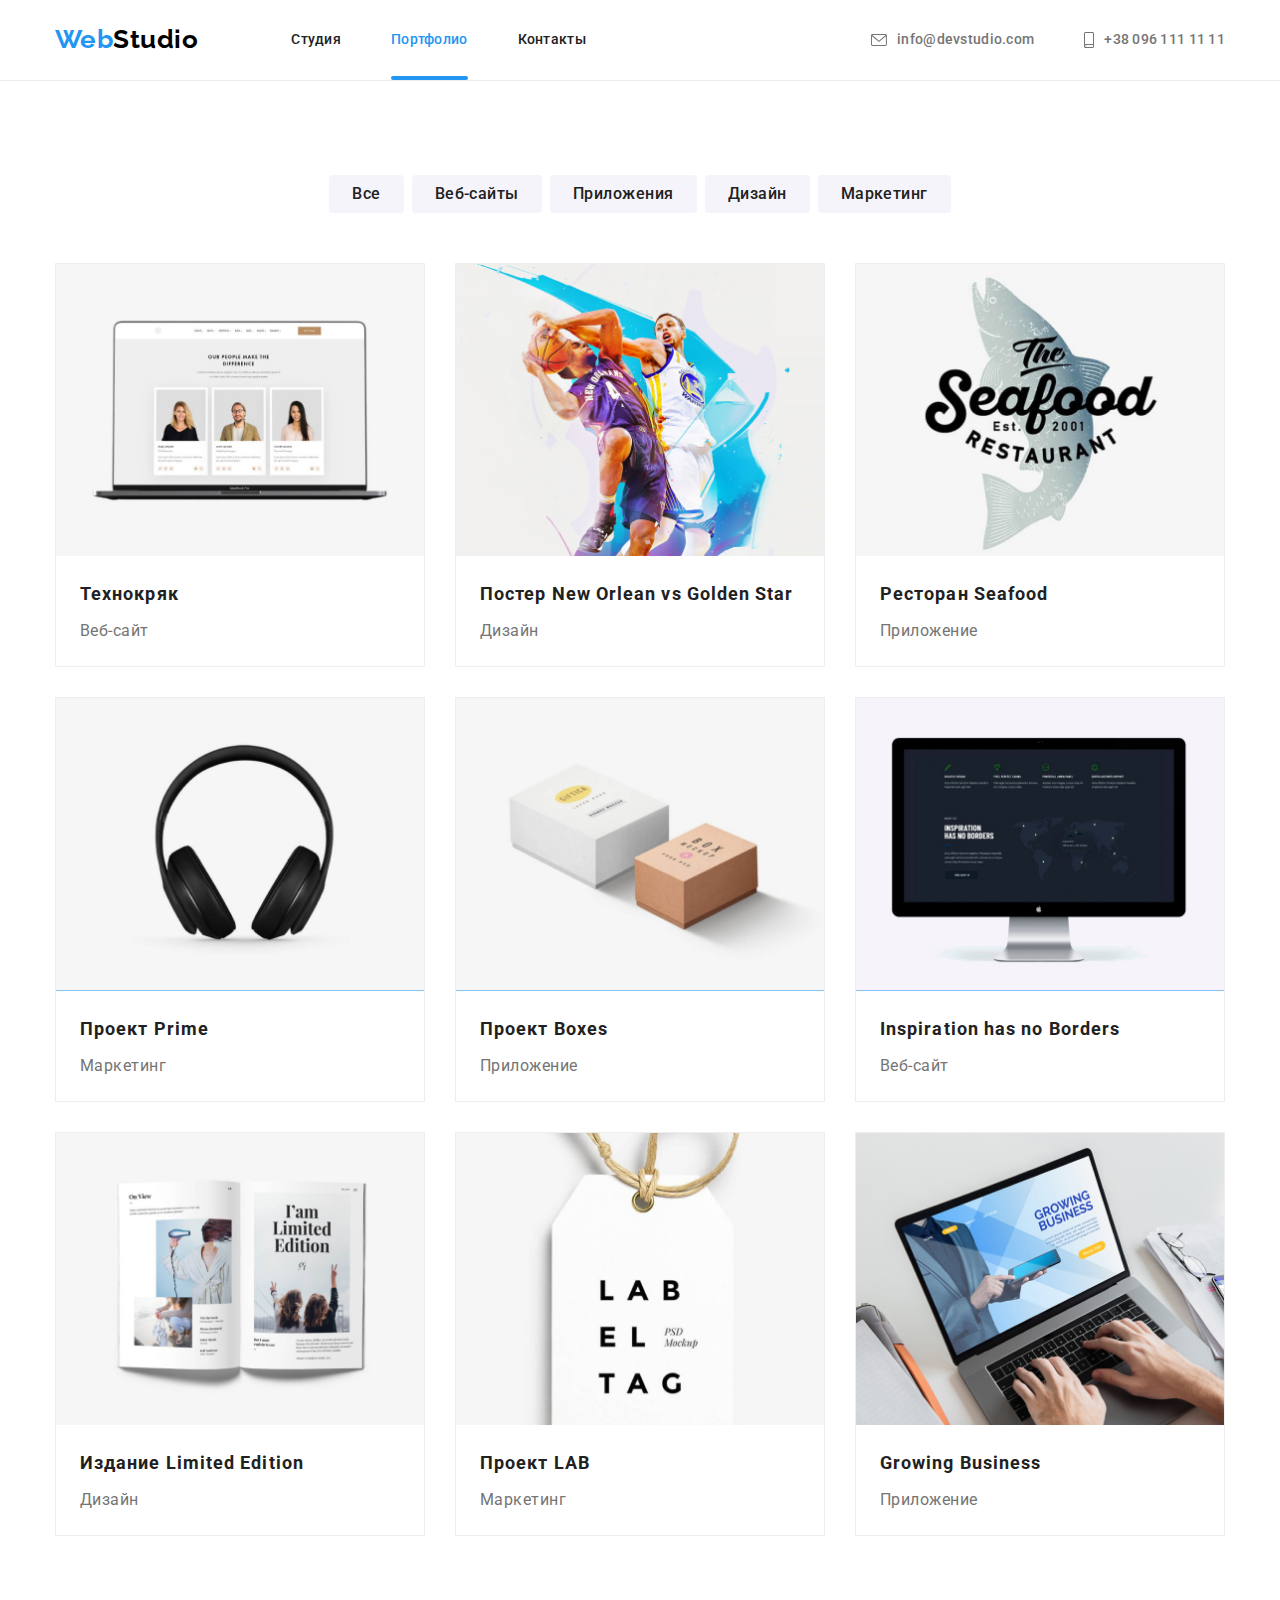
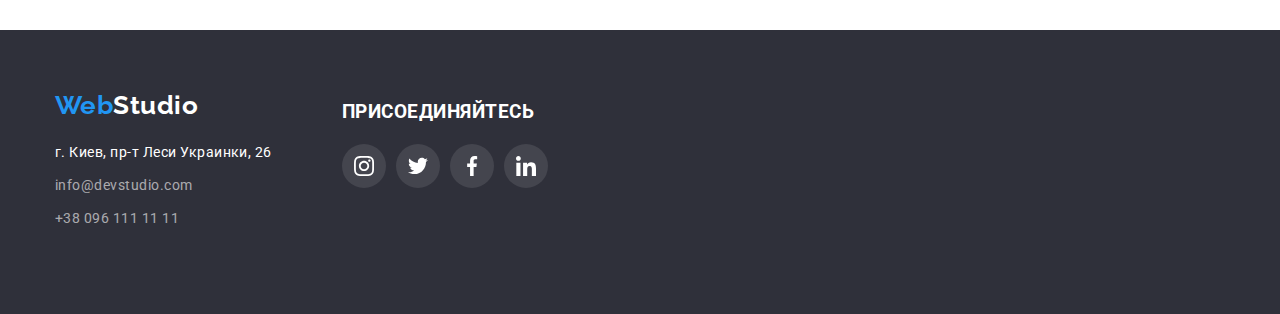
==== commit f0e82f1b: "DZ5 #28" ====
--- a/portfolio.html
+++ b/portfolio.html
@@ -76,10 +76,15 @@
                 <div class="card-container">
                   <img src="./images/pf1.jpg" alt="карточки сотрудников" />
                   <div class="overlay-container">
-                    <p class="overlay-text">Технокряк это современная площадка распространения коронавируса. Компании используют эту платформу для цифрового шпионажа и атак на защищённые сервера конкурентов.</p>
-                  </div>
-                </div>
-                
+                    <p class="overlay-text">
+                      Технокряк это современная площадка распространения
+                      коронавируса. Компании используют эту платформу для
+                      цифрового шпионажа и атак на защищённые сервера
+                      конкурентов.
+                    </p>
+                  </div>
+                </div>
+
                 <div class="card-img">
                   <h2>Технокряк</h2>
                   <p>Веб-сайт</p>
@@ -92,10 +97,15 @@
                 <div class="card-container">
                   <img src="./images/pf2.jpg" alt="баскетболисты" />
                   <div class="overlay-container">
-                    <p class="overlay-text">Технокряк это современная площадка распространения коронавируса. Компании используют эту платформу для цифрового шпионажа и атак на защищённые сервера конкурентов.</p>
-                  </div>
-                </div>
-                
+                    <p class="overlay-text">
+                      Технокряк это современная площадка распространения
+                      коронавируса. Компании используют эту платформу для
+                      цифрового шпионажа и атак на защищённые сервера
+                      конкурентов.
+                    </p>
+                  </div>
+                </div>
+
                 <div class="card-img">
                   <h2>Постер New Orlean vs Golden Star</h2>
                   <p>Дизайн</p>
@@ -108,10 +118,15 @@
                 <div class="card-container">
                   <img src="./images/pf3.jpg" alt="лого ресторана" />
                   <div class="overlay-container">
-                    <p class="overlay-text">Технокряк это современная площадка распространения коронавируса. Компании используют эту платформу для цифрового шпионажа и атак на защищённые сервера конкурентов.</p>
-                  </div>
-                </div>
-                
+                    <p class="overlay-text">
+                      Технокряк это современная площадка распространения
+                      коронавируса. Компании используют эту платформу для
+                      цифрового шпионажа и атак на защищённые сервера
+                      конкурентов.
+                    </p>
+                  </div>
+                </div>
+
                 <div class="card-img">
                   <h2>Ресторан Seafood</h2>
                   <p>Приложение</p>
@@ -124,10 +139,15 @@
                 <div class="card-container">
                   <img src="./images/pf4.jpg" alt="наушники" />
                   <div class="overlay-container">
-                    <p class="overlay-text">Технокряк это современная площадка распространения коронавируса. Компании используют эту платформу для цифрового шпионажа и атак на защищённые сервера конкурентов.</p>
-                  </div>
-                </div>
-                
+                    <p class="overlay-text">
+                      Технокряк это современная площадка распространения
+                      коронавируса. Компании используют эту платформу для
+                      цифрового шпионажа и атак на защищённые сервера
+                      конкурентов.
+                    </p>
+                  </div>
+                </div>
+
                 <div class="card-img">
                   <h2>Проект Prime</h2>
                   <p>Маркетинг</p>
@@ -140,10 +160,15 @@
                 <div class="card-container">
                   <img src="./images/pf5.jpg" alt="коробки" />
                   <div class="overlay-container">
-                    <p class="overlay-text">Технокряк это современная площадка распространения коронавируса. Компании используют эту платформу для цифрового шпионажа и атак на защищённые сервера конкурентов.</p>
-                  </div>
-                </div>
-                
+                    <p class="overlay-text">
+                      Технокряк это современная площадка распространения
+                      коронавируса. Компании используют эту платформу для
+                      цифрового шпионажа и атак на защищённые сервера
+                      конкурентов.
+                    </p>
+                  </div>
+                </div>
+
                 <div class="card-img">
                   <h2>Проект Boxes</h2>
                   <p>Приложение</p>
@@ -156,10 +181,15 @@
                 <div class="card-container">
                   <img src="./images/pf6.jpg" alt="монитор" />
                   <div class="overlay-container">
-                    <p class="overlay-text">Технокряк это современная площадка распространения коронавируса. Компании используют эту платформу для цифрового шпионажа и атак на защищённые сервера конкурентов.</p>
-                  </div>
-                </div>
-                
+                    <p class="overlay-text">
+                      Технокряк это современная площадка распространения
+                      коронавируса. Компании используют эту платформу для
+                      цифрового шпионажа и атак на защищённые сервера
+                      конкурентов.
+                    </p>
+                  </div>
+                </div>
+
                 <div class="card-img">
                   <h2>Inspiration has no Borders</h2>
                   <p>Веб-сайт</p>
@@ -172,10 +202,15 @@
                 <div class="card-container">
                   <img src="./images/pf7.jpg" alt="журнал" />
                   <div class="overlay-container">
-                    <p class="overlay-text">Технокряк это современная площадка распространения коронавируса. Компании используют эту платформу для цифрового шпионажа и атак на защищённые сервера конкурентов.</p>
-                  </div>
-                </div>
-                
+                    <p class="overlay-text">
+                      Технокряк это современная площадка распространения
+                      коронавируса. Компании используют эту платформу для
+                      цифрового шпионажа и атак на защищённые сервера
+                      конкурентов.
+                    </p>
+                  </div>
+                </div>
+
                 <div class="card-img">
                   <h2>Издание Limited Edition</h2>
                   <p>Дизайн</p>
@@ -188,10 +223,15 @@
                 <div class="card-container">
                   <img src="./images/pf8.jpg" alt="бирка" />
                   <div class="overlay-container">
-                    <p class="overlay-text">Технокряк это современная площадка распространения коронавируса. Компании используют эту платформу для цифрового шпионажа и атак на защищённые сервера конкурентов.</p>
-                  </div>
-                </div>
-                
+                    <p class="overlay-text">
+                      Технокряк это современная площадка распространения
+                      коронавируса. Компании используют эту платформу для
+                      цифрового шпионажа и атак на защищённые сервера
+                      конкурентов.
+                    </p>
+                  </div>
+                </div>
+
                 <div class="card-img">
                   <h2>Проект LAB</h2>
                   <p>Маркетинг</p>
@@ -204,10 +244,15 @@
                 <div class="card-container">
                   <img src="./images/pf9.jpg" alt="ноутбук" />
                   <div class="overlay-container">
-                    <p class="overlay-text">Технокряк это современная площадка распространения коронавируса. Компании используют эту платформу для цифрового шпионажа и атак на защищённые сервера конкурентов.</p>
-                  </div>
-                </div>
-                
+                    <p class="overlay-text">
+                      Технокряк это современная площадка распространения
+                      коронавируса. Компании используют эту платформу для
+                      цифрового шпионажа и атак на защищённые сервера
+                      конкурентов.
+                    </p>
+                  </div>
+                </div>
+
                 <div class="card-img">
                   <h2>Growing Business</h2>
                   <p>Приложение</p>
@@ -223,21 +268,22 @@
     <footer>
       <div class="container footer">
         <div class="container-adress-footer">
-           <a href="/" class="logo-footer">
-          Web<span class="studio-footer">Studio</span>
+          <a href="/" class="logo-footer">
+            Web<span class="studio-footer">Studio</span>
           </a>
           <address>
-          <ul class="adress-title">
-            <li class="location"><p>г. Киев, пр-т Леси Украинки, 26</p></li>
-            <li>
-              <a href="mailto:info@devstudio.com" class="link"
-                >info@devstudio.com</a
-              >
-            </li>
-            <li>
-              <a href="tel:+380961111111" class="link">+38 096 111 11 11</a>
-            </li>
-          </ul>
+            <ul class="adress-title">
+              <li class="location"><p>г. Киев, пр-т Леси Украинки, 26</p></li>
+              <li>
+                <a href="mailto:info@devstudio.com" class="link"
+                  >info@devstudio.com</a
+                >
+              </li>
+              <li>
+                <a href="tel:+380961111111" class="link">+38 096 111 11 11</a>
+              </li>
+            </ul>
+          </address>
         </div>
         <div class="container-list-footer">
           <h3 class="title footer">ПРИСОЕДИНЯЙТЕСЬ</h3>
@@ -272,9 +318,6 @@
             </li>
           </ul>
         </div>
-       
-          
-        </address>
       </div>
     </footer>
   </body>
--- a/css/style.css
+++ b/css/style.css
@@ -5,6 +5,7 @@
   --studio-text: #000000;
   --white-text: #ffffff;
   --bg-button-portfolio: #f5f4fa;
+  --bezier: 250ms cubic-bezier(0.4, 0, 0.2, 1);
 }
 body {
   background-color: var(--white-text);
@@ -73,7 +74,7 @@
   letter-spacing: 0.02em;
   text-decoration: none;
 
-  transition: color 250ms cubic-bezier(0.4, 0, 0.2, 1);
+  transition: color var(--bezier);
   position: relative;
 }
 .header-nav a:hover,
@@ -97,7 +98,7 @@
   border-radius: 2px;
 
   transform: scaleX(0);
-  transition: transform 250ms cubic-bezier(0.4, 0, 0.2, 1);
+  transition: transform var(--bezier);
 }
 
 .header-nav .link.current::after {
@@ -135,7 +136,7 @@
   line-height: 1.14;
   letter-spacing: 0.02em;
   text-decoration: none;
-  transition: color 250ms cubic-bezier(0.4, 0, 0.2, 1);
+  transition: color var(--bezier);
 }
 .header-adress a:hover,
 .header-adress a:focus {
@@ -332,19 +333,20 @@
 .social-list {
   display: flex;
   justify-content: center;
+  height: 44px;
   margin-top: 16px;
   margin-bottom: 30px;
 }
 .circle {
   fill: #ffffff;
 }
-.link-icon {
+/* .link-icon {
   /* --color3: var(--white-text);
   --color4: #afb1b8; */
 
-  /* transition: all 250ms cubic-bezier(0.4, 0, 0.2, 1); */
-  /* fill 500ms cubic-bezier(0.4, 0, 0.2, 1); */
-}
+/* transition: all 250ms cubic-bezier(0.4, 0, 0.2, 1); */
+/* fill 500ms cubic-bezier(0.4, 0, 0.2, 1); */
+/* } */
 .link-icon:hover {
   --color3: var(--accent-color);
   --color4: var(--white-text);
@@ -363,8 +365,7 @@
   background-repeat: no-repeat;
   background-position: center;
 
-  transition: fill 250ms cubic-bezier(0.4, 0, 0.2, 1),
-    background-color 250ms cubic-bezier(0.4, 0, 0.2, 1);
+  transition: fill var(--bezier), background-color var(--bezier);
 }
 
 .social-link:hover,
@@ -400,8 +401,7 @@
 .client-icon {
   fill: #afb1b8;
 
-  transition: fill 250ms cubic-bezier(0.4, 0, 0.2, 1),
-    border 250ms cubic-bezier(0.4, 0, 0.2, 1);
+  transition: fill var(--bezier), border var(--bezier);
 }
 .client-link:hover .client-icon {
   fill: var(--accent-color);
@@ -428,7 +428,9 @@
   letter-spacing: 0.06em;
   text-decoration: none;
 
-  transition: cursor 250ms cubic-bezier(0.4, 0, 0.2, 1);
+  box-shadow: 0px 4px 4px rgba(0, 0, 0, 0.15);
+
+  transition: cursor var(--bezier);
 }
 .button:hover {
   cursor: pointer;
@@ -455,7 +457,7 @@
 }
 
 .card-link .card-img {
-  padding: 24px 20px;
+  padding: 20px 24px;
 }
 
 .button-portfolio button {
@@ -476,9 +478,8 @@
   line-height: 1.63;
   text-decoration: none;
   text-align: center;
-  transition: background-color 250ms cubic-bezier(0.4, 0, 0.2, 1),
-    color 250ms cubic-bezier(0.4, 0, 0.2, 1),
-    cursor 250ms cubic-bezier(0.4, 0, 0.2, 1);
+  transition: background-color var(--bezier), color var(--bezier),
+    cursor var(--bezier);
 }
 
 .button-portfolio button:hover,
@@ -494,12 +495,14 @@
   font-size: 18px;
   line-height: 2;
   letter-spacing: 0.06em;
+
+  margin-bottom: 4px;
 }
 .card-link p {
   color: var(--primary-text-color);
   font-weight: 400;
   font-size: 16px;
-  line-height: 1.88;
+  line-height: 1.87;
 }
 .card-link a {
   text-decoration: none;
@@ -518,7 +521,7 @@
   border: 1px solid #eeeeee;
   box-sizing: border-box;
 
-  transition: box-shadow 250ms cubic-bezier(0.4, 0, 0.2, 1);
+  transition: box-shadow var(--bezier);
 }
 .card-link .item:hover {
   box-shadow: 0px 1px 1px rgba(0, 0, 0, 0.12), 0px 4px 4px rgba(0, 0, 0, 0.06),
@@ -540,7 +543,7 @@
   background: rgba(33, 150, 243, 0.9);
 
   transform: translateY(100%);
-  transition: transform 250ms cubic-bezier(0.4, 0, 0.2, 1);
+  transition: transform var(--bezier);
 }
 .card-link .item:hover .overlay-container {
   transform: translateY(0);
@@ -587,6 +590,7 @@
   color: var(--accent-color);
   font-family: Raleway, sans-serif;
   text-decoration: none;
+  font-style: normal;
   font-weight: 700;
   font-size: 26px;
   line-height: 1.2;
@@ -600,6 +604,7 @@
 .adress-title .location {
   color: var(--white-text);
   text-decoration: none;
+  font-style: normal;
   font-weight: 400;
   font-size: 14px;
   line-height: 1.71;
@@ -607,6 +612,7 @@
 .adress-title .link {
   color: rgba(255, 255, 255, 0.6);
   text-decoration: none;
+  font-style: normal;
   font-weight: 400;
   font-size: 14px;
   line-height: 1.71;
@@ -626,7 +632,7 @@
   background-color: rgba(0, 0, 0, 0.2);
 
   opacity: 1;
-  transition: opacity 250ms cubic-bezier(0.4, 0, 0.2, 1);
+  transition: opacity var(--bezier);
 }
 .backdrop.is-is-hidden {
   opacity: 0;
@@ -646,7 +652,7 @@
   height: 581px;
 
   transform: translate(-50%, -50%) scale(1);
-  transition: transform 250ms cubic-bezier(0.4, 0, 0.2, 1);
+  transition: transform var(--bezier);
 
   background: var(--white-text);
   box-shadow: 0px 1px 3px rgba(0, 0, 0, 0.12), 0px 1px 1px rgba(0, 0, 0, 0.14),
@@ -668,7 +674,7 @@
   width: 30px;
   border: none;
   border-radius: 50%;
-  transition: cursor 250ms cubic-bezier(0.4, 0, 0.2, 1);
+  transition: cursor var(--bezier);
 }
 .button-close:hover {
   cursor: pointer;
